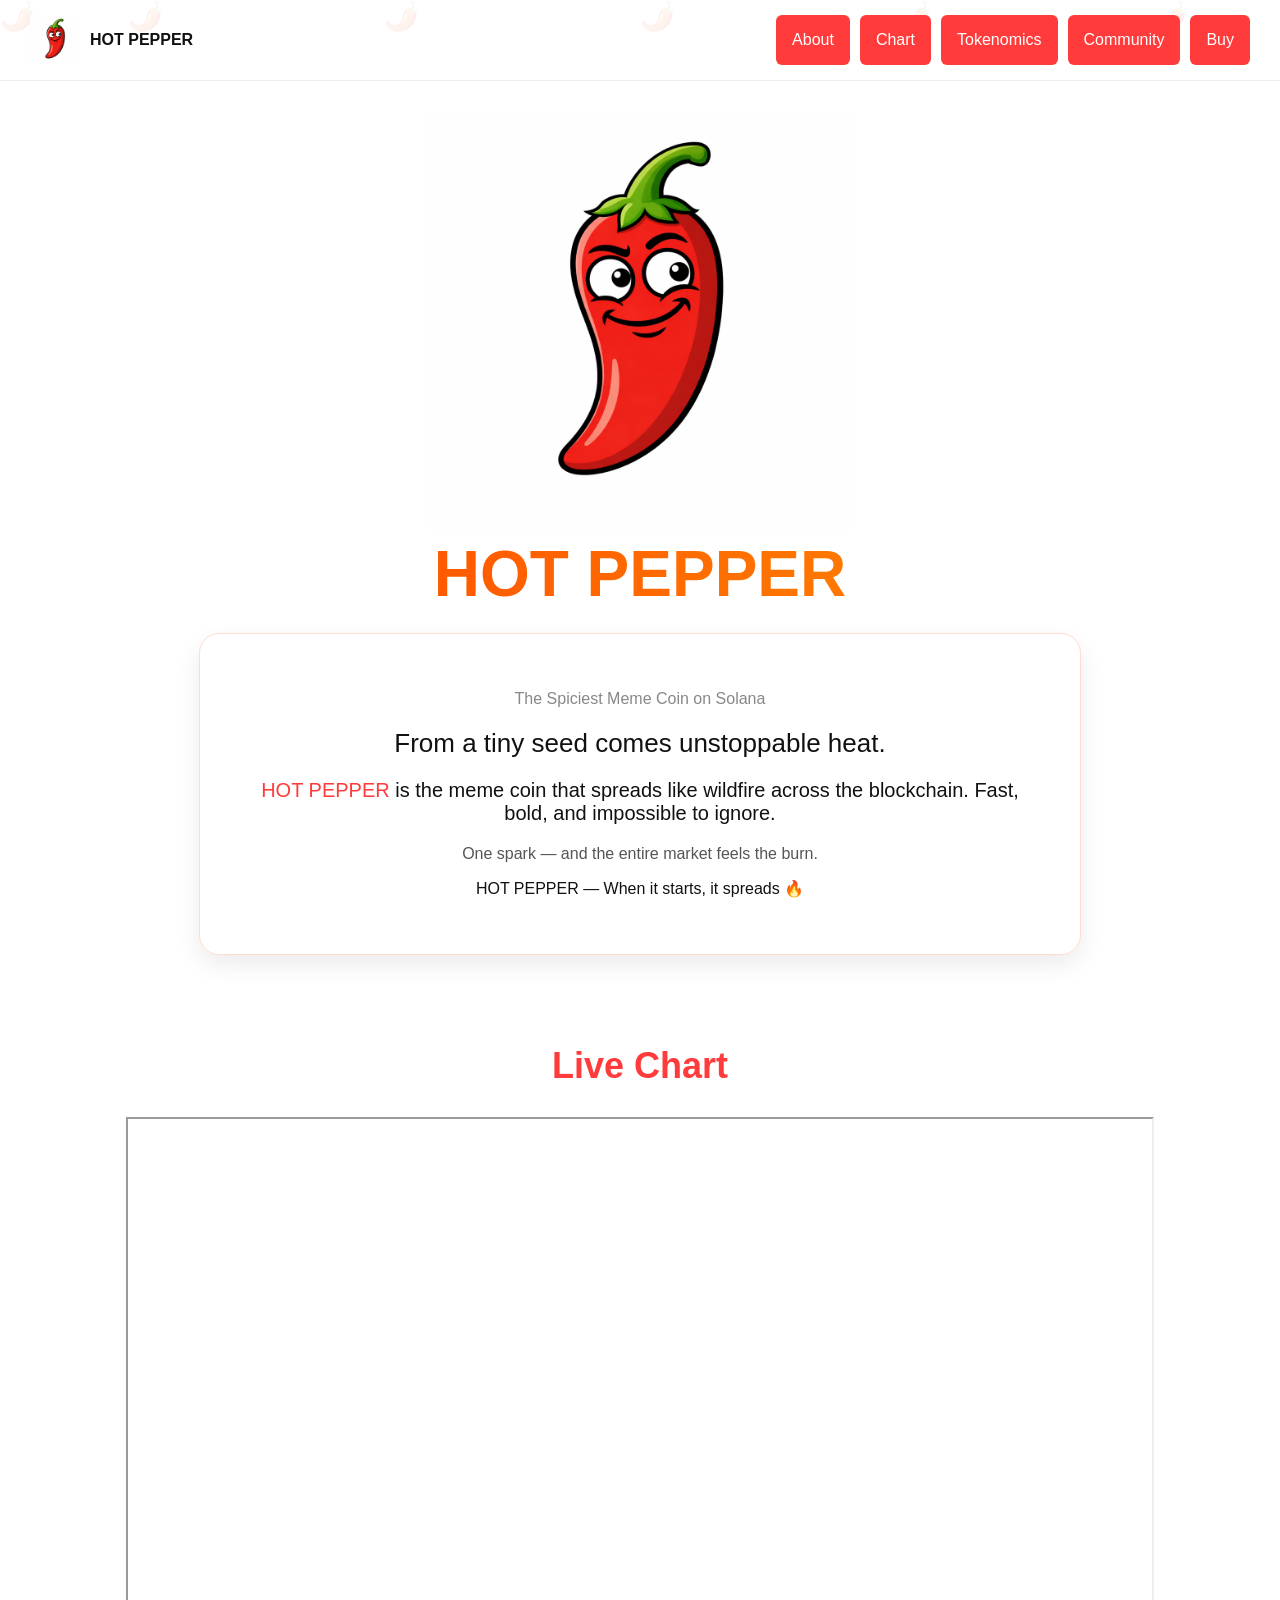
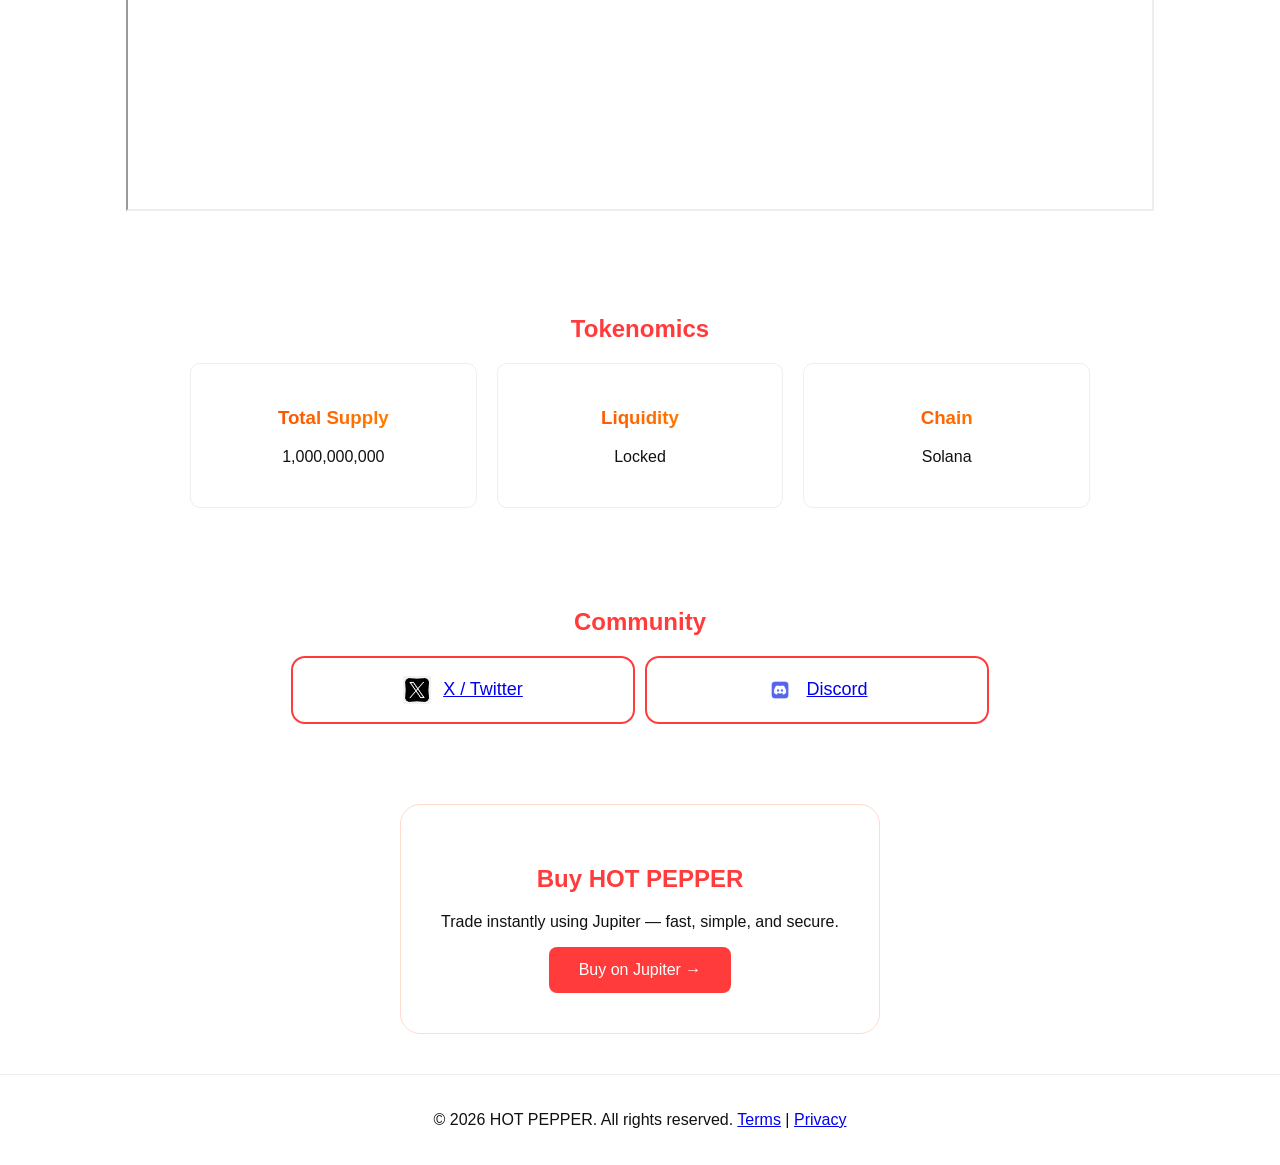
==== index.html @ 57c03f9e "HOT PEPPER" ====
<!DOCTYPE html>
<html lang="en">
<head>
<meta charset="UTF-8">
<meta name="viewport" content="width=device-width, initial-scale=1.0">
<title>HOT PEPPER</title>
<link rel="stylesheet" href="style.css">
</head>

<body>

<!-- 🌶️ BACKGROUND -->
<div class="pepper-bg">
  <span>🌶️</span><span>🌶️</span><span>🌶️</span>
  <span>🌶️</span><span>🌶️</span><span>🌶️</span>
</div>

<header class="nav">

<div class="logo">
<img src="logo.png">
<span>HOT PEPPER</span>
</div>

<div class="menu-toggle" id="menu-toggle">☰</div>

<nav id="menu">
<a href="#about">About</a>
<a href="#chart">Chart</a>
<a href="#tokenomics">Tokenomics</a>
<a href="#community">Community</a>
<a href="#buy">Buy</a>
</nav>

</header>

<!-- HERO -->
<section class="hero">
<img src="logo.png" class="hero-logo">
<h1 class="hero-title">HOT PEPPER</h1>
</section>

<!-- ABOUT -->
<section id="about" class="about-section">
<div class="about-box">

<p class="about-subtitle fade-up delay-1">
The Spiciest Meme Coin on Solana
</p>

<p class="about-intro fade-up delay-2">
From a tiny seed comes unstoppable heat.
</p>

<p class="about-main fade-up delay-3">
<span class="hot">HOT PEPPER</span> is the meme coin that spreads like wildfire across the blockchain.
Fast, bold, and impossible to ignore.
</p>

<p class="about-secondary fade-up delay-4">
One spark — and the entire market feels the burn.
</p>

<p class="about-highlight fade-up delay-5">
HOT PEPPER — When it starts, it spreads 🔥
</p>

</div>
</section>

<!-- LIVE CHART -->
<section id="chart" class="chart-section">
<h2 class="chart-title">Live Chart</h2>

<div class="chart-full">
<iframe src="https://dexscreener.com/solana/dbfcz37dt275ym4aihf2l58j2tyvbxycf8rh3q5ww3ep?embed=1&theme=dark"></iframe>
</div>
</section>

<!-- TOKENOMICS -->
<section id="tokenomics" class="section">
<h2>Tokenomics</h2>

<div class="grid">
<div class="card"><h3>Total Supply</h3><p>1,000,000,000</p></div>
<div class="card"><h3>Liquidity</h3><p>Locked</p></div>
<div class="card"><h3>Chain</h3><p>Solana</p></div>
</div>
</section>

<!-- COMMUNITY -->
<section id="community" class="section">
<h2>Community</h2>

<div class="community-buttons">

<a href="#" class="community-btn">
<img src="x.png">
<span>X / Twitter</span>
</a>

<a href="#" class="community-btn">
<img src="discord.png">
<span>Discord</span>
</a>

</div>
</section>

<!-- BUY -->
<section id="buy" class="buy-section">
<div class="buy-box">

<h2 class="buy-title">Buy HOT PEPPER</h2>

<p class="buy-subtitle">
Trade instantly using Jupiter — fast, simple, and secure.
</p>

<a class="buy-button">Buy on Jupiter →</a>

</div>
</section>

<!-- FOOTER -->
<footer class="footer">
<p class="footer-text">
© 2026 HOT PEPPER. All rights reserved.
<span class="footer-links">
<a href="terms.html">Terms</a> |
<a href="privacy.html">Privacy</a>
</span>
</p>
</footer>

<script>
const toggle = document.getElementById("menu-toggle");
const menu = document.getElementById("menu");

toggle.onclick = () => {
  menu.classList.toggle("show");
};
</script>

</body>
</html>
---- style.css ----
body{
margin:0;
font-family:Arial, Helvetica, sans-serif;
background:white;
color:#111;
position:relative;
z-index:1;
}

/* 🌶️ BACKGROUND */
.pepper-bg{
position:fixed;
top:0;
left:0;
width:100%;
height:100%;
pointer-events:none;
z-index:0;
}

.pepper-bg span{
position:absolute;
font-size:28px;
opacity:0.07;
animation:float 15s linear infinite;
}

.pepper-bg span:nth-child(1){left:10%;}
.pepper-bg span:nth-child(2){left:30%;}
.pepper-bg span:nth-child(3){left:50%;}
.pepper-bg span:nth-child(4){left:70%;}
.pepper-bg span:nth-child(5){left:90%;}

@keyframes float{
0%{transform:translateY(100vh);}
100%{transform:translateY(-10vh);}
}

/* NAV */
.nav{
display:flex;
justify-content:space-between;
padding:15px 30px;
border-bottom:1px solid #eee;
position:relative;
z-index:10;
}

.logo{
display:flex;
align-items:center;
gap:10px;
font-weight:bold;
}

.logo img{
width:50px;
}

.menu-toggle{
display:none;
font-size:28px;
cursor:pointer;
}

/* NAV LINKS */
nav{
display:flex;
gap:10px;
}

nav a{
display:flex;
align-items:center;
justify-content:center;
background:#ff3b3b;
color:white;
padding:8px 16px;
border-radius:6px;
text-decoration:none;
}

/* MOBILE NAV */
@media(max-width:768px){

.menu-toggle{
display:block;
}

nav{
display:none;
flex-direction:column;
position:absolute;
top:60px;
left:0;
width:100%;
background:white;
padding:10px;
}

nav.show{
display:flex;
}

}

/* HERO */
.hero{
text-align:center;
padding:30px 20px 2px;
}

.hero-logo{
width:420px;
max-width:90%;
margin-bottom:2px;
}

.hero-title{
font-size:64px;
margin:0;
background:linear-gradient(90deg,#ff3c00,#ff9500);
-webkit-background-clip:text;
-webkit-text-fill-color:transparent;
}

/* ABOUT */
.about-section{
display:flex;
justify-content:center;
padding:20px;
}

.about-box{
max-width:800px;
padding:40px;
border-radius:20px;
border:1px solid rgba(255,80,0,0.2);
box-shadow:0 10px 25px rgba(0,0,0,0.08);
text-align:center;
}

.about-subtitle{color:#888;}
.about-intro{font-size:26px;margin:20px 0;}
.about-main{font-size:20px;}
.about-secondary{color:#555;}

.hot{
color:#ff3b3b;
animation:glow 2s infinite alternate;
}

@keyframes glow{
from{ text-shadow:0 0 5px rgba(255,60,0,0.4); }
to{ text-shadow:0 0 20px rgba(255,60,0,0.8); }
}

/* ANIMATION */
.fade-up{
opacity:0;
transform:translateY(30px);
animation:fadeUp 0.8s forwards;
}

.delay-1{animation-delay:0.2s;}
.delay-2{animation-delay:0.4s;}
.delay-3{animation-delay:0.6s;}
.delay-4{animation-delay:0.8s;}
.delay-5{animation-delay:1s;}

@keyframes fadeUp{
to{opacity:1; transform:translateY(0);}
}

/* CHART */
.chart-section{
padding:40px 0;
text-align:center;
}

.chart-title{
color:#ff3b3b;
font-size:36px;
}

.chart-full iframe{
width:80%;
height:690px;
}

/* SECTIONS */
.section{
padding:40px 20px;
max-width:900px;
margin:auto;
text-align:center;
}

.section h2,
.buy-title{
color:#ff3b3b;
}

/* GRID */
.grid{
display:grid;
grid-template-columns:repeat(auto-fit,minmax(200px,1fr));
gap:20px;
}

.card{
padding:25px;
border:1px solid #eee;
border-radius:10px;
transition:0.3s;
}

.card:hover{
transform:translateY(-5px);
}

/* COMMUNITY */
.community-buttons{
display:flex;
justify-content:center;
gap:10px;
flex-wrap:wrap;
}

.community-btn{
display:flex;
align-items:center;
gap:12px;
padding:18px 40px;
border:2px solid #ff3b3b;
border-radius:14px;
width:260px;
justify-content:center;
font-size:18px;
}

.community-btn img{
width:28px;
}

.community-btn:hover{
background:#ff3b3b;
color:white;
}

/* BUY */
.buy-section{
display:flex;
justify-content:center;
padding:40px;
}

.buy-box{
max-width:500px;
padding:40px;
border:1px solid rgba(255,80,0,0.2);
border-radius:20px;
text-align:center;
}

/* BUTTON */
.buy-button{
background:#ff3b3b;
color:white;
padding:14px 30px;
border-radius:8px;
display:inline-block;
}

/* FOOTER */
.footer{
text-align:center;
padding:20px;
border-top:1px solid #eee;
}
/* TOKENOMICS LABEL COLOR */

.card h3 {
  color: #ff3b3b; /* main red */
  font-weight: 700;
}

/* optional gradient style (more premium) */
.card h3 {
  background: linear-gradient(90deg, #ff3c00, #ff9500);
  -webkit-background-clip: text;
  -webkit-text-fill-color: transparent;
}
/* 🔥 LEGAL PAGES */

.legal-container{
max-width:800px;
margin:80px auto;
padding:40px;

border-radius:20px;
border:1px solid rgba(255,60,0,0.3);
box-shadow:0 10px 30px rgba(255,60,0,0.15);

text-align:left;
}

/* TITLE */
.legal-container h1{
text-align:center;
font-size:36px;

background:linear-gradient(90deg,#ff3c00,#ff9500);
-webkit-background-clip:text;
-webkit-text-fill-color:transparent;
}

/* DATE */
.legal-date{
text-align:center;
color:#888;
margin-bottom:30px;
}

/* HEADINGS */
.legal-container h3{
color:#ff3b3b;
margin-top:25px;
}

/* TEXT */
.legal-container p,
.legal-container li{
color:#333;
line-height:1.7;
}

/* BUTTON */
.back-home{
display:inline-block;
margin-top:30px;
padding:12px 20px;

border:2px solid #ff3b3b;
border-radius:10px;

text-decoration:none;
color:#ff3b3b;

transition:0.3s;
}

.back-home:hover{
background:#ff3b3b;
color:white;
box-shadow:0 0 15px rgba(255,60,0,0.4);
}
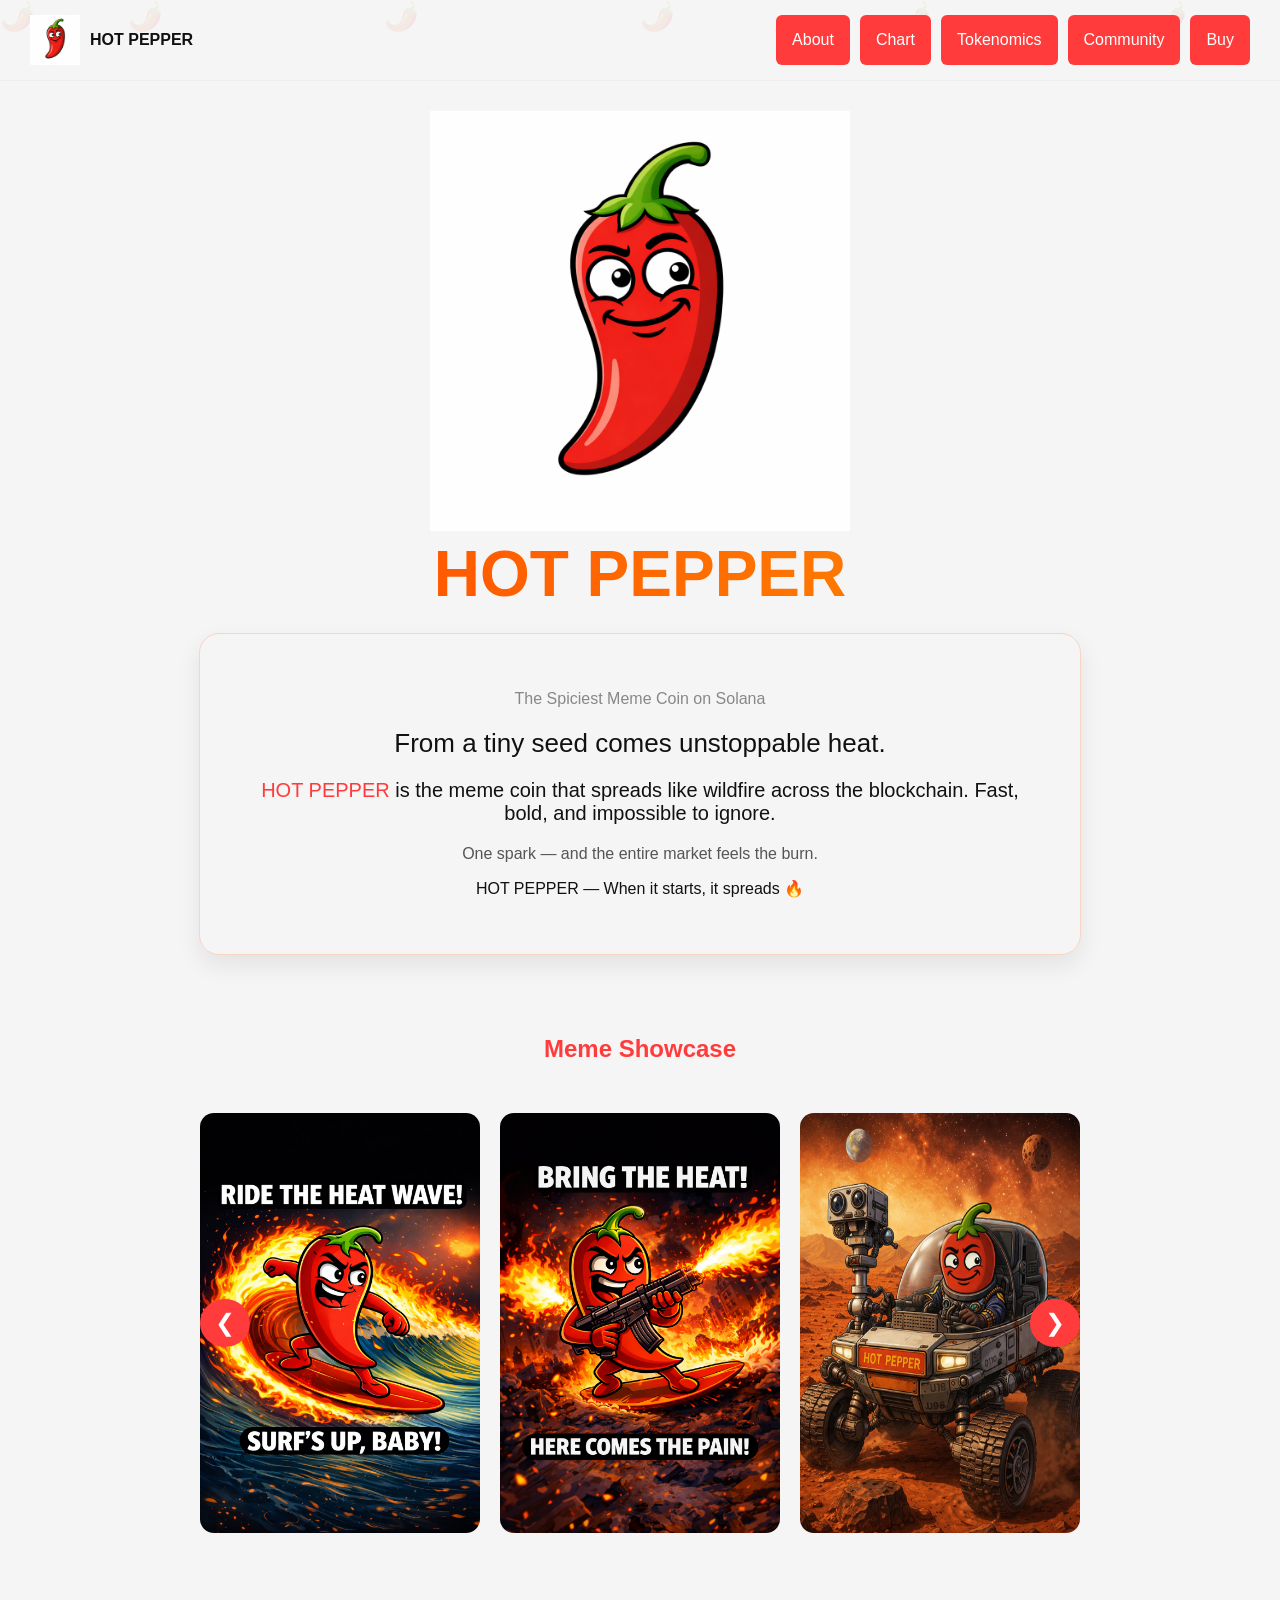
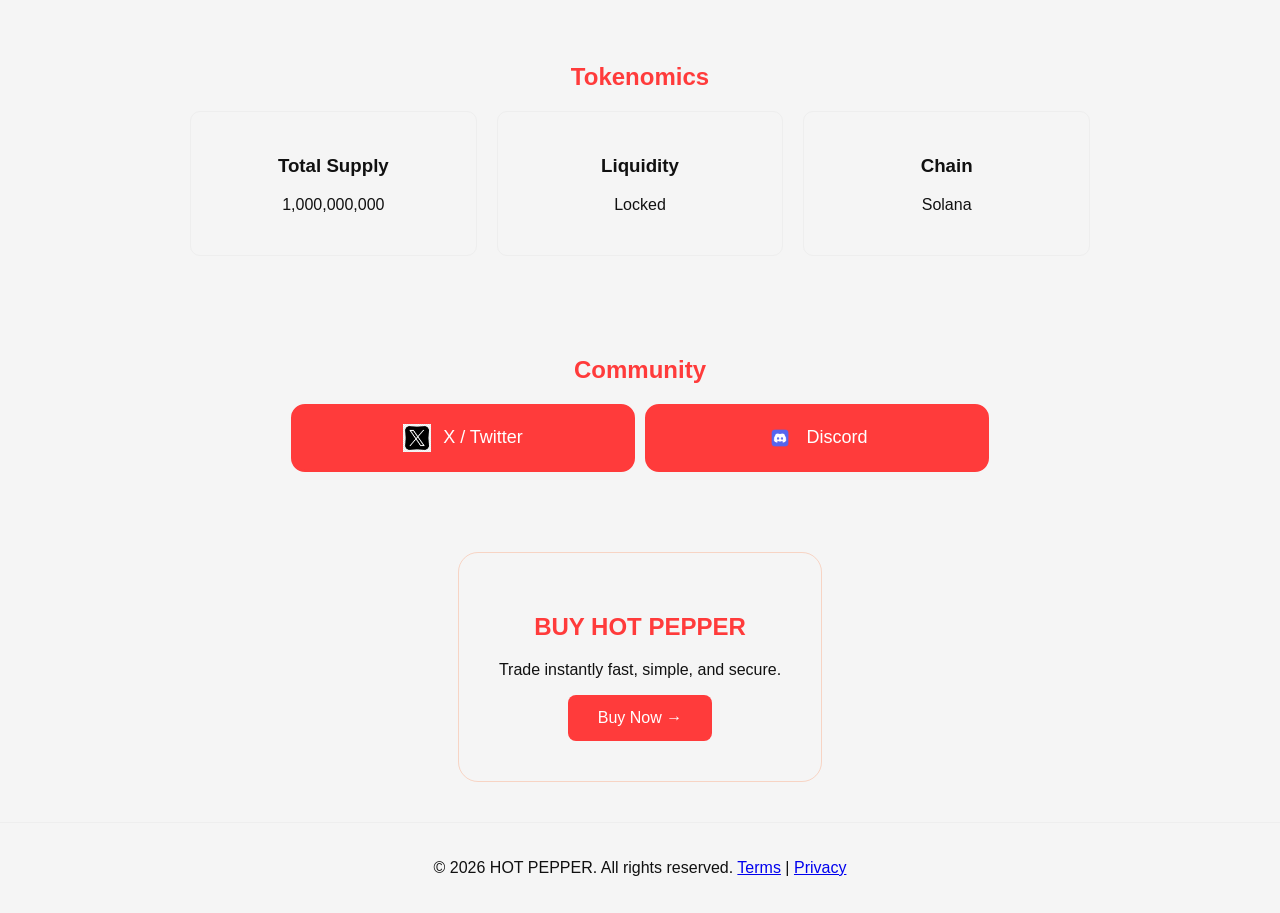
==== commit b9ad8176: "gallery added" ====
--- a/index.html
+++ b/index.html
@@ -5,8 +5,12 @@
 <meta name="viewport" content="width=device-width, initial-scale=1.0">
 <title>HOT PEPPER</title>
 <link rel="stylesheet" href="style.css">
+<link rel="icon" href="favicon.ico">
+<link rel="icon" type="image/png" sizes="32x32" href="favicon-32x32.png">
+<link rel="icon" type="image/png" sizes="16x16" href="favicon-16x16.png">
+<link rel="apple-touch-icon" href="favicon-32x32.png">
 </head>
-
+  
 <body>
 
 <!-- 🌶️ BACKGROUND -->
@@ -68,13 +72,37 @@
 </div>
 </section>
 
-<!-- LIVE CHART -->
+<!-- LIVE CHART 
 <section id="chart" class="chart-section">
 <h2 class="chart-title">Live Chart</h2>
 
 <div class="chart-full">
 <iframe src="https://dexscreener.com/solana/dbfcz37dt275ym4aihf2l58j2tyvbxycf8rh3q5ww3ep?embed=1&theme=dark"></iframe>
 </div>
+</section> -->
+
+<!-- 🔥 MEME SHOWCASE -->
+<section id="gallery" class="section">
+<h2>Meme Showcase</h2>
+
+<div class="meme-slider">
+
+  <button class="meme-btn left">&#10094;</button>
+
+  <div class="meme-track" id="memeTrack">
+    <img src="images/img1.png">
+    <img src="images/img2.png">
+    <img src="images/img3.png">
+    <img src="images/img4.png">
+    <img src="images/img5.png">
+    <img src="images/img6.png">
+    <img src="images/img7.png">
+  </div>
+
+  <button class="meme-btn right">&#10095;</button>
+
+</div>
+
 </section>
 
 <!-- TOKENOMICS -->
@@ -94,12 +122,12 @@
 
 <div class="community-buttons">
 
-<a href="#" class="community-btn">
+<a href="https://x.com/hotpeppercoin" class="community-btn">
 <img src="x.png">
 <span>X / Twitter</span>
 </a>
 
-<a href="#" class="community-btn">
+<a href="https://discord.gg/Af2cvHmn7W" class="community-btn">
 <img src="discord.png">
 <span>Discord</span>
 </a>
@@ -111,13 +139,13 @@
 <section id="buy" class="buy-section">
 <div class="buy-box">
 
-<h2 class="buy-title">Buy HOT PEPPER</h2>
+<h2 class="buy-title">BUY HOT PEPPER</h2>
 
 <p class="buy-subtitle">
-Trade instantly using Jupiter — fast, simple, and secure.
+Trade instantly   fast, simple, and secure.
 </p>
 
-<a class="buy-button">Buy on Jupiter →</a>
+<a class="buy-button">Buy Now →</a>
 
 </div>
 </section>
@@ -132,15 +160,11 @@
 </span>
 </p>
 </footer>
-
-<script>
-const toggle = document.getElementById("menu-toggle");
-const menu = document.getElementById("menu");
-
-toggle.onclick = () => {
-  menu.classList.toggle("show");
-};
-</script>
-
+<script src="script.js"></script>
+<!-- 🔍 LIGHTBOX -->
+<div id="lightbox" class="lightbox">
+  <span class="close">&times;</span>
+  <img id="lightbox-img">
+</div>
 </body>
 </html>
--- a/style.css
+++ b/style.css
@@ -228,15 +228,21 @@
 }
 
 .community-btn{
-display:flex;
-align-items:center;
-gap:12px;
-padding:18px 40px;
-border:2px solid #ff3b3b;
-border-radius:14px;
-width:260px;
-justify-content:center;
-font-size:18px;
+  display:flex;
+  align-items:center;
+  gap:12px;
+  padding:18px 40px;
+  border:2px solid #ff3b3b;
+  border-radius:14px;
+  width:260px;
+  justify-content:center;
+  font-size:18px;
+
+  background:#ff3b3b;
+  color:white;
+  text-decoration:none;
+
+  transition:all 0.2s ease;
 }
 
 .community-btn img{
@@ -263,7 +269,6 @@
 text-align:center;
 }
 
-/* BUTTON */
 .buy-button{
 background:#ff3b3b;
 color:white;
@@ -278,80 +283,265 @@
 padding:20px;
 border-top:1px solid #eee;
 }
-/* TOKENOMICS LABEL COLOR */
-
-.card h3 {
-  color: #ff3b3b; /* main red */
-  font-weight: 700;
-}
-
-/* optional gradient style (more premium) */
-.card h3 {
-  background: linear-gradient(90deg, #ff3c00, #ff9500);
-  -webkit-background-clip: text;
-  -webkit-text-fill-color: transparent;
-}
-/* 🔥 LEGAL PAGES */
-
+
+/* 🔥 MEME SHOWCASE */
+
+.meme-slider{
+  position:relative;
+  overflow:hidden;
+  padding:20px 0;
+}
+
+.meme-track{
+  display:flex;
+  gap:20px;
+  overflow-x:auto;
+  scroll-behavior:smooth;
+  padding:10px;
+
+  scroll-snap-type:x mandatory;
+}
+
+.meme-track::-webkit-scrollbar{
+  display:none;
+}
+
+.meme-track img{
+  width:80%;
+  max-width:280px;
+  flex-shrink:0;
+  border-radius:14px;
+  transition:0.3s;
+  cursor:pointer;
+
+  scroll-snap-align:center;
+}
+
+.meme-track img:hover{
+  transform:scale(1.08);
+  box-shadow:0 10px 30px rgba(0,0,0,0.3);
+}
+
+/* ARROWS */
+
+.meme-btn{
+  position:absolute;
+  top:50%;
+  transform:translateY(-50%);
+  background:#ff3b3b;
+  color:white;
+  border:none;
+  font-size:24px;
+  padding:10px 15px;
+  cursor:pointer;
+  border-radius:50%;
+  z-index:10;
+}
+
+.meme-btn.left{ left:10px; }
+.meme-btn.right{ right:10px; }
+
+.meme-btn:hover{
+  background:#ff6a3b;
+}
+
+/* 🔍 LIGHTBOX */
+
+.lightbox{
+  position:fixed;
+  top:0;
+  left:0;
+  width:100%;
+  height:100%;
+  background:rgba(0,0,0,0.95);
+  display:none;
+  justify-content:center;
+  align-items:center;
+  z-index:1000;
+  touch-action:pan-y;
+}
+
+.lightbox img{
+  max-width:90%;
+  max-height:85%;
+  border-radius:12px;
+}
+
+.lightbox img:active{
+  transform:scale(0.97);
+}
+
+.lightbox .close{
+  position:absolute;
+  top:20px;
+  right:30px;
+  font-size:40px;
+  color:white;
+  cursor:pointer;
+}
+
+.lightbox .nav{
+  position:absolute;
+  top:50%;
+  transform:translateY(-50%);
+  background:#ff3b3b;
+  color:white;
+  border:none;
+  font-size:28px;
+  padding:12px 18px;
+  cursor:pointer;
+  border-radius:50%;
+}
+
+.lightbox .prev{ left:20px; }
+.lightbox .next{ right:20px; }
+
+.download-btn{
+  position:absolute;
+  bottom:30px;
+  background:#ff3b3b;
+  color:white;
+  padding:12px 25px;
+  border-radius:8px;
+  text-decoration:none;
+}
+
+/* 📱 MOBILE FIX */
+
+@media(max-width:768px){
+
+  .meme-btn{
+    display:none;
+  }
+
+  .meme-track{
+    padding-left:20px;
+  }
+
+  .lightbox img{
+    max-width:95%;
+    max-height:70%;
+  }
+
+  .lightbox .close{
+    top:10px;
+    right:15px;
+    font-size:32px;
+  }
+
+  .lightbox .nav{
+    display:none;
+  }
+
+  .download-btn{
+    bottom:20px;
+    font-size:14px;
+    padding:10px 18px;
+  }
+
+}
+
+/* 🔥 LEGAL PAGES (TERMS + PRIVACY FINAL DESIGN) */
+
+/* PAGE BACKGROUND */
+body{
+  background:#f5f5f5;
+}
+
+/* MAIN BOX */
 .legal-container{
-max-width:800px;
-margin:80px auto;
-padding:40px;
-
-border-radius:20px;
-border:1px solid rgba(255,60,0,0.3);
-box-shadow:0 10px 30px rgba(255,60,0,0.15);
-
-text-align:left;
+  max-width:900px;
+  margin:80px auto;
+  padding:50px;
+
+  background:#ffffff;
+  border-radius:25px;
+
+  border:1px solid rgba(255,80,0,0.3);
+  box-shadow:0 15px 40px rgba(255,80,0,0.15);
+
+  text-align:left;
 }
 
 /* TITLE */
 .legal-container h1{
-text-align:center;
-font-size:36px;
-
-background:linear-gradient(90deg,#ff3c00,#ff9500);
--webkit-background-clip:text;
--webkit-text-fill-color:transparent;
+  text-align:center;
+  font-size:42px;
+  margin-bottom:10px;
+  color:#ff5a00;
 }
 
 /* DATE */
 .legal-date{
-text-align:center;
-color:#888;
-margin-bottom:30px;
-}
-
-/* HEADINGS */
+  text-align:center;
+  color:#777;
+  margin-bottom:30px;
+}
+
+/* SECTION TITLES */
 .legal-container h3{
-color:#ff3b3b;
-margin-top:25px;
+  color:#ff3b3b;
+  margin-top:30px;
+  font-size:20px;
+  font-weight:700;
 }
 
 /* TEXT */
-.legal-container p,
+.legal-container p{
+  color:#333;
+  line-height:1.7;
+  margin-top:10px;
+}
+
+/* LIST */
+.legal-container ul{
+  margin-top:10px;
+  padding-left:20px;
+}
+
 .legal-container li{
-color:#333;
-line-height:1.7;
+  margin-bottom:8px;
+  color:#333;
 }
 
 /* BUTTON */
 .back-home{
-display:inline-block;
-margin-top:30px;
-padding:12px 20px;
-
-border:2px solid #ff3b3b;
-border-radius:10px;
-
-text-decoration:none;
-color:#ff3b3b;
-
-transition:0.3s;
-}
-
+  display:inline-block;
+  margin-top:30px;
+  padding:12px 22px;
+
+  border:2px solid #ff3b3b;
+  border-radius:10px;
+
+  text-decoration:none;
+  color:#ff3b3b;
+
+  transition:all 0.2s ease;
+}
+
+/* HOVER */
 .back-home:hover{
-background:#ff3b3b;
-color:white;
-box-shadow:0 0 15px rgba(255,60,0,0.4);
+  background:#ff3b3b;
+  color:white;
+  box-shadow:0 0 15px rgba(255,60,0,0.4);
+  transform:translateY(-2px);
+}
+
+/* CLICK */
+.back-home:active{
+  transform:scale(0.95);
+}
+
+/* 📱 MOBILE */
+@media(max-width:768px){
+
+  .legal-container{
+    margin:40px 15px;
+    padding:25px;
+  }
+
+  .legal-container h1{
+    font-size:28px;
+  }
+
 }
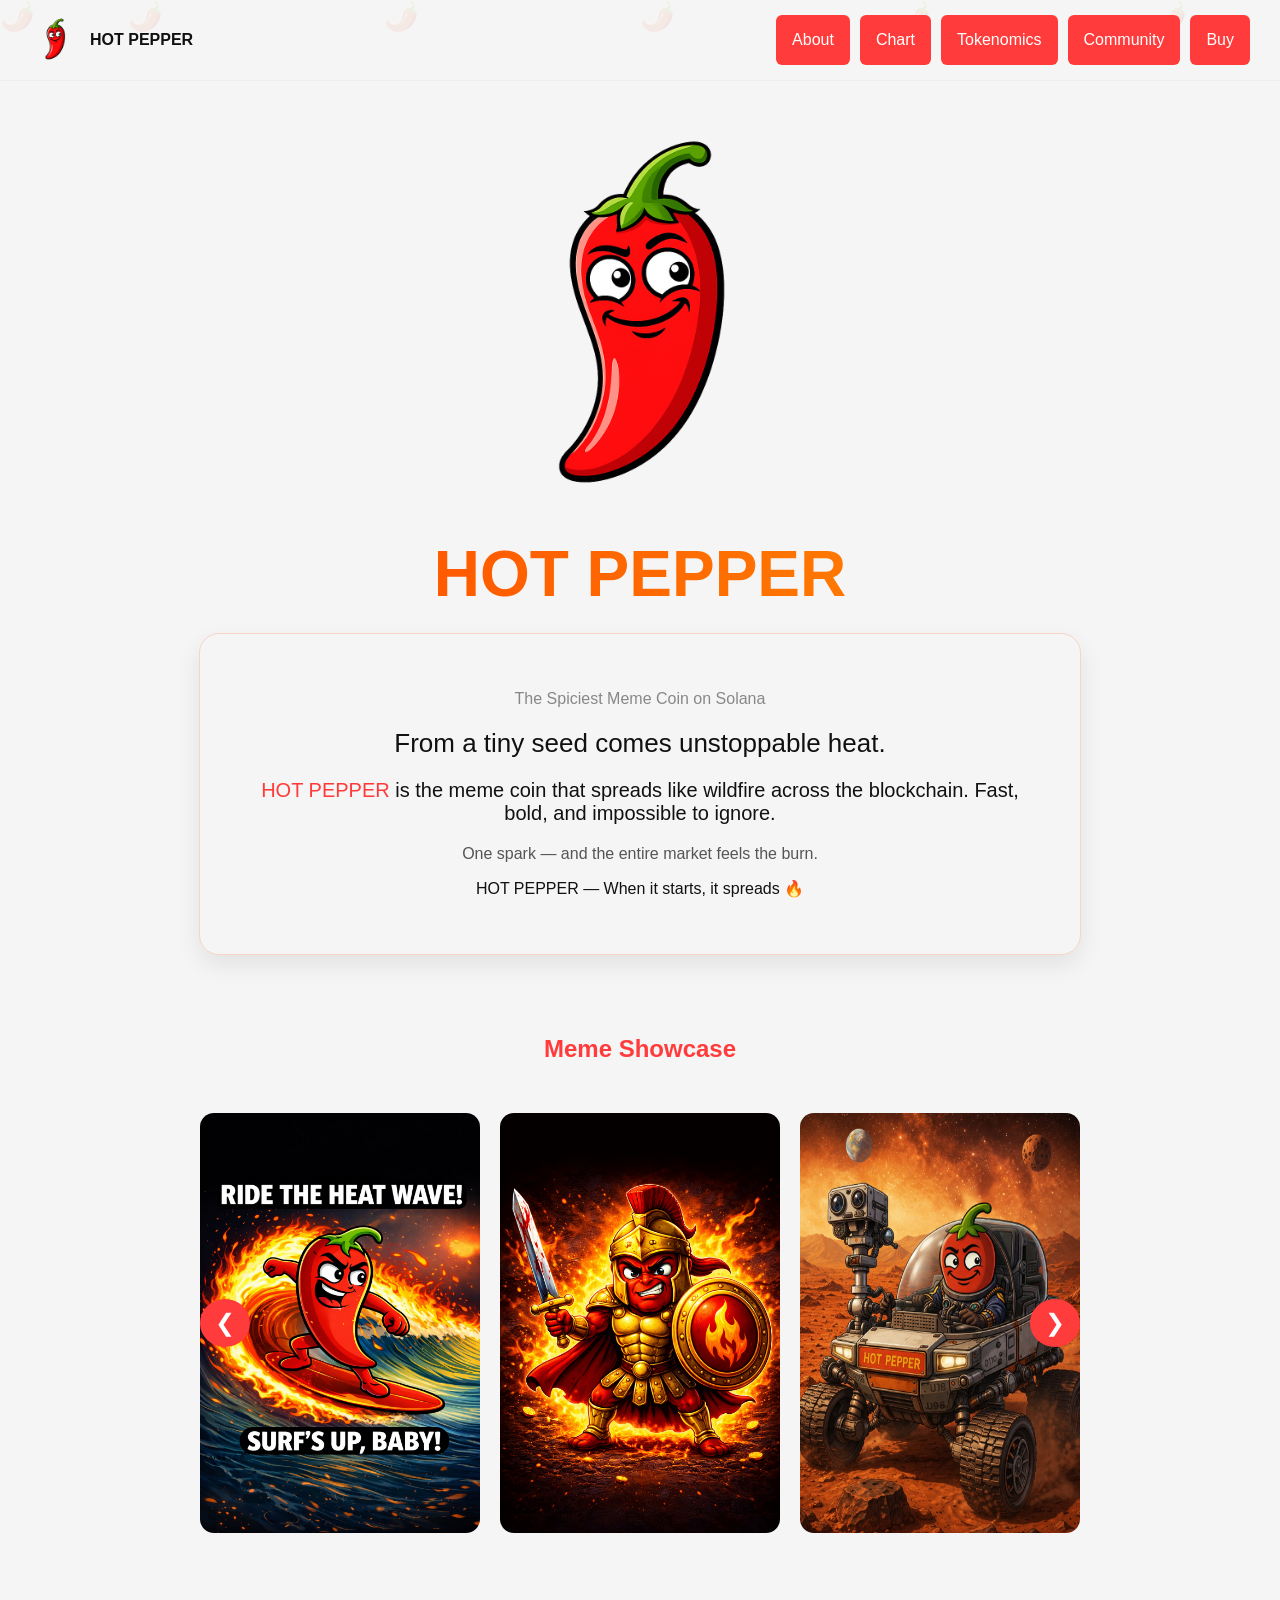
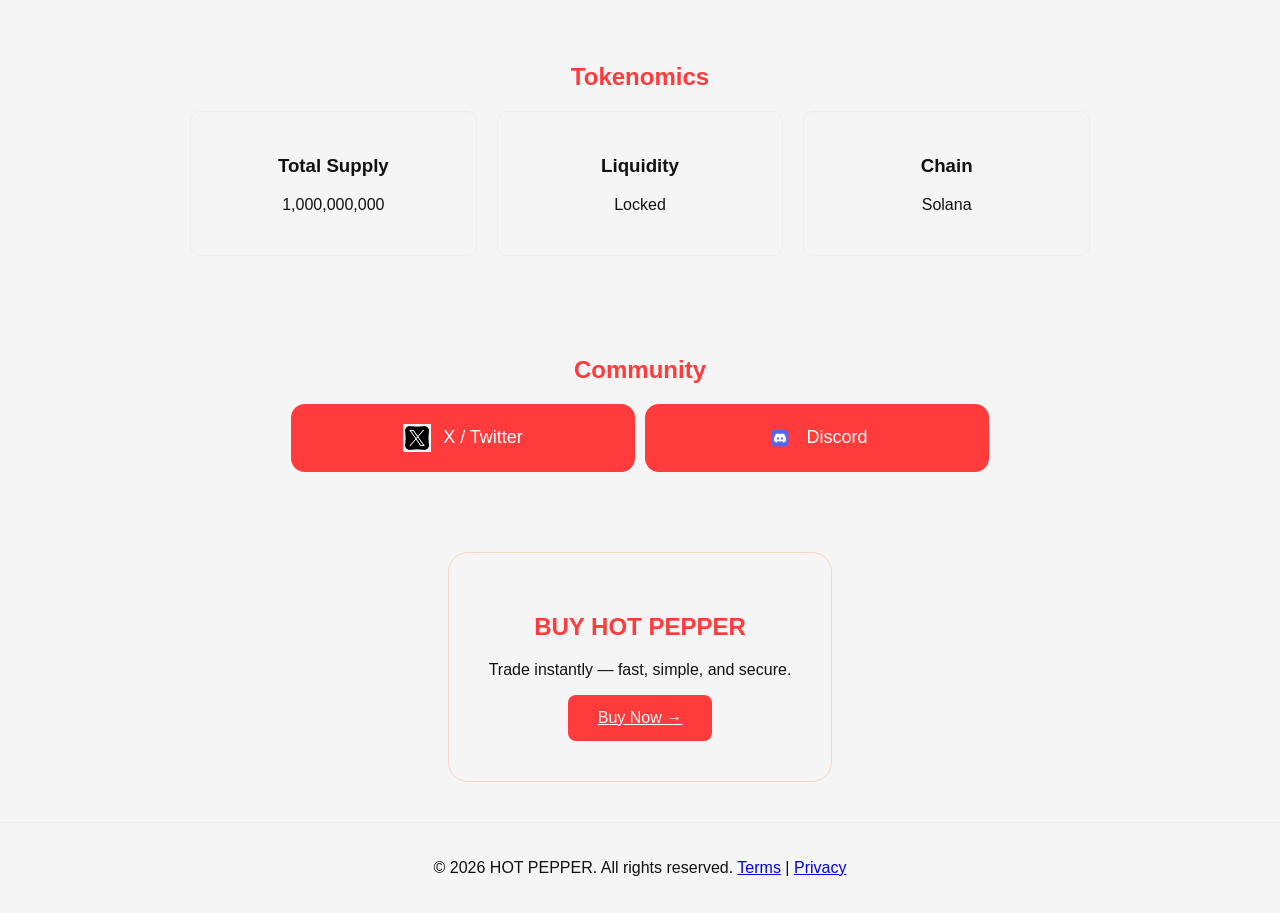
==== commit b064d1db: "buy now button update" ====
--- a/index.html
+++ b/index.html
@@ -137,17 +137,21 @@
 
 <!-- BUY -->
 <section id="buy" class="buy-section">
-<div class="buy-box">
+  <div class="buy-box">
 
-<h2 class="buy-title">BUY HOT PEPPER</h2>
+    <h2 class="buy-title">BUY HOT PEPPER</h2>
 
-<p class="buy-subtitle">
-Trade instantly   fast, simple, and secure.
-</p>
+    <p class="buy-subtitle">
+      Trade instantly — fast, simple, and secure.
+    </p>
 
-<a class="buy-button">Buy Now →</a>
+    <a href="https://pump.fun/coin/EFreThPrD7Uewkd9rP12X5iGKC22TgaxnDtA2QBxpump" 
+       target="_blank" 
+       class="buy-button">
+       Buy Now →
+    </a>
 
-</div>
+  </div>
 </section>
 
 <!-- FOOTER -->
